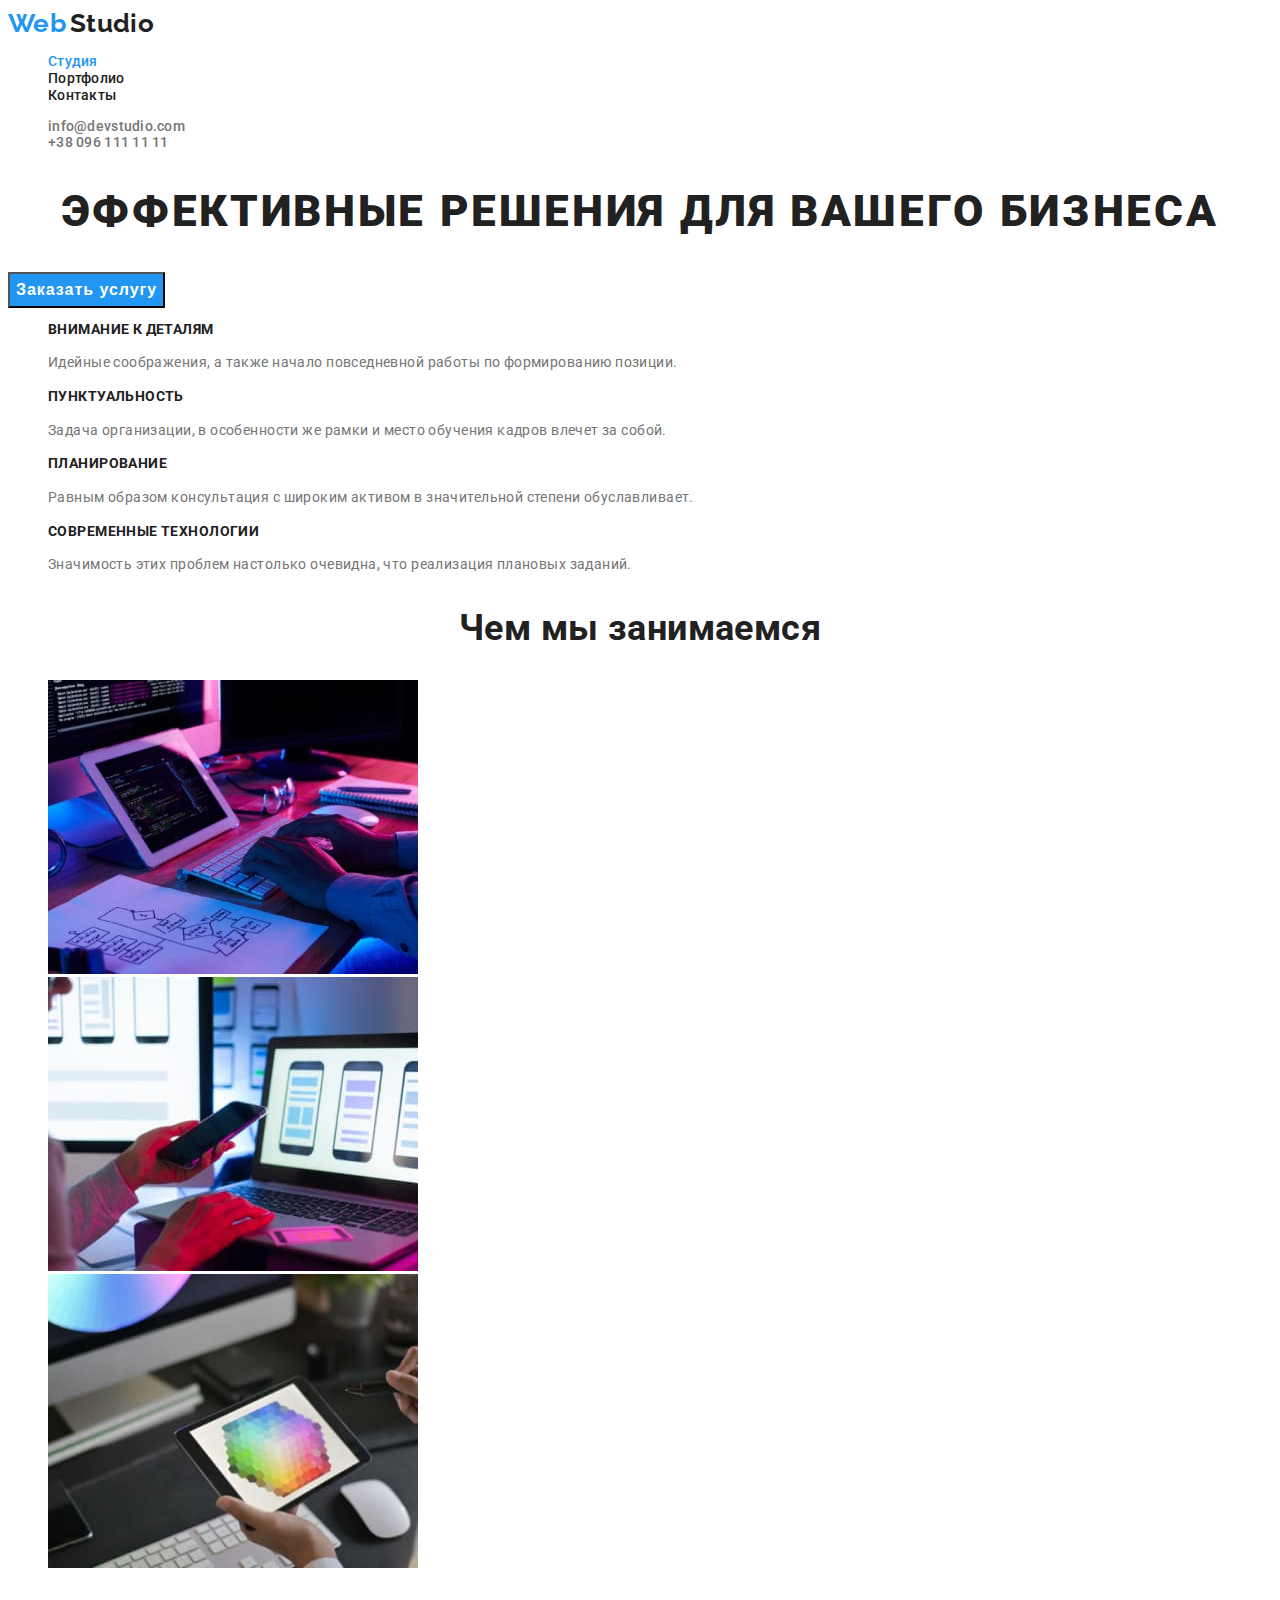
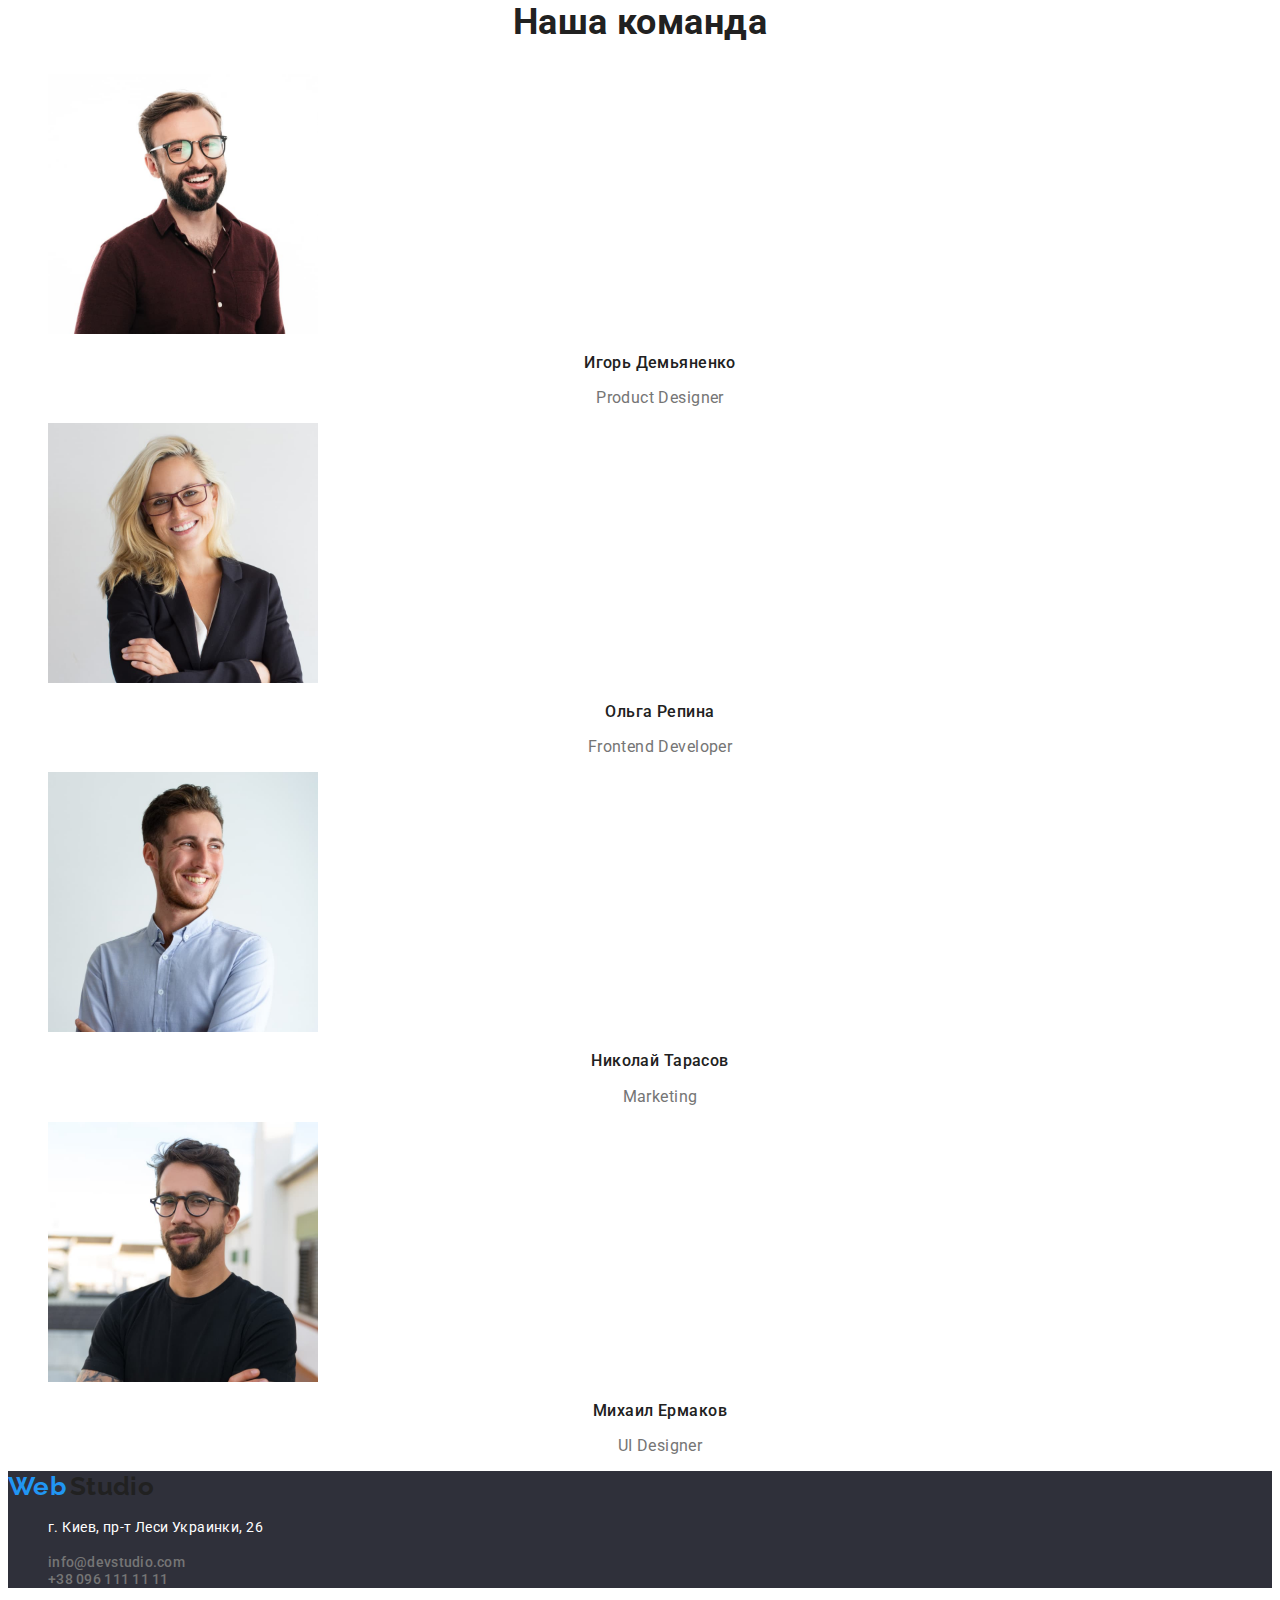
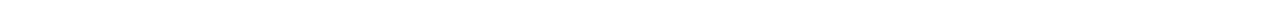
==== index.html @ 677d4072 "Залил код из репозитория goit-markup-hw-02" ====
<!DOCTYPE html>
<html lang="ru">
  <head>
    <meta charset="UTF-8" />
    <meta http-equiv="X-UA-Compatible" content="IE=edge" />
    <meta name="viewport" content="width=device-width, initial-scale=1.0" />
    <title>WebStudio</title>
    <link rel="stylesheet" href="./css/styles.css" />

    <link rel="preconnect" href="https://fonts.googleapis.com" />
    <link rel="preconnect" href="https://fonts.gstatic.com" crossorigin />
    <link
      href="https://fonts.googleapis.com/css2?family=Raleway:wght@700&display=swap"
      rel="stylesheet"
    />
    <link
      href="https://fonts.googleapis.com/css2?family=Roboto:wght@400;500;700;900&display=swap"
      rel="stylesheet"
    />
  </head>
  <body>
    <header>
      <nav>
        <a href="./index.html" class="logo">
          <span class="logo-1part">Web</span>
          <span class="logo-2part">Studio</span>
        </a>
        <ul class="site-nav list">
          <li><a href="./index.html" class="current">Студия</a></li>
          <li><a href="./portfolio.html">Портфолио</a></li>
          <li><a href="">Контакты</a></li>
        </ul>
      </nav>
      <ul class="list">
        <li>
          <a href="mailto:info@devstudio.com" target="_blank" class="contacts"
            >info@devstudio.com</a
          >
        </li>
        <li>
          <a href="tel:+380961111111" class="contacts">+38 096 111 11 11</a>
        </li>
      </ul>
    </header>

    <main>
      <section class="hero">
        <h1 class="hero-title">Эффективные решения для вашего бизнеса</h1>
        <button type="button" class="hero-button">Заказать услугу</button>
      </section>

      <section class="section">
        <!-- невидимый заголовок -->
        <h2 hidden>Наши преимущества</h2>
        <ul class="feature-list list">
          <li>
            <h3 class="title">Внимание к деталям</h3>
            <p>
              Идейные соображения, а также начало повседневной работы по
              формированию позиции.
            </p>
          </li>
          <li>
            <h3 class="title">Пунктуальность</h3>
            <p>
              Задача организации, в особенности же рамки и место обучения кадров
              влечет за собой.
            </p>
          </li>
          <li>
            <h3 class="title">Планирование</h3>
            <p>
              Равным образом консультация с широким активом в значительной
              степени обуславливает.
            </p>
          </li>
          <li>
            <h3 class="title">Современные технологии</h3>
            <p>
              Значимость этих проблем настолько очевидна, что реализация
              плановых заданий.
            </p>
          </li>
        </ul>
      </section>

      <section class="section">
        <h2 class="section-title">Чем мы занимаемся</h2>
        <ul class="list">
          <li>
            <img
              src="./images/what_doing_01.jpg"
              alt="Набор кода на клавиатуре"
              width="370"
            />
          </li>
          <li>
            <img
              src="./images/what_doing_02.jpg"
              alt="Разработка для мобильного"
              width="370"
            />
          </li>
          <li>
            <img
              src="./images/what_doing_03.jpg"
              alt="Работа с цветом на планшете"
              width="370"
            />
          </li>
        </ul>
      </section>

      <section class="section">
        <h2 class="section-title">Наша команда</h2>
        <ul class="list">
          <li>
            <img
              src="./images/igor_demyanenko.jpg"
              alt="фото Игорь Демьяненко"
              width="270"
            />
            <h3 class="title-name">Игорь Демьяненко</h3>
            <p class="title-position">Product Designer</p>
          </li>
          <li>
            <img
              src="./images/olga_repina.jpg"
              alt="фото Ольга Репина"
              width="270"
            />
            <h3 class="title-name">Ольга Репина</h3>
            <p class="title-position">Frontend Developer</p>
          </li>
          <li>
            <img
              src="./images/nikolaj_tarasov.jpg"
              alt="фото Николай Тарасов"
              width="270"
            />
            <h3 class="title-name">Николай Тарасов</h3>
            <p class="title-position">Marketing</p>
          </li>
          <li>
            <img
              src="./images/mihail_ermakov.jpg"
              alt="фото Михаил Ермаков"
              width="270"
            />
            <h3 class="title-name">Михаил Ермаков</h3>
            <p class="title-position">UI Designer</p>
          </li>
        </ul>
      </section>
    </main>

    <footer class="footer">
      <a href="./index.html" class="logo">
        <span class="logo-1part">Web</span>
        <span class="logo-2part">Studio</span>
      </a>
      <address>
        <ul class="list">
          <li>
            <p class="geo-address">г. Киев, пр-т Леси Украинки, 26</p>
          </li>
          <li>
            <a href="mailto:info@devstudio.com" target="_blank" class="contacts"
              >info@devstudio.com</a
            >
          </li>
          <li>
            <a href="tel:+380961111111" class="contacts">+38 096 111 11 11</a>
          </li>
        </ul>
      </address>
    </footer>
  </body>
</html>
---- css/styles.css ----
/* цвет заголовка #212121 */
/* цвет большего количества текста #757575 */
/* акцентный цвет (синий) #2196F3 */
/* цвет фона #FFFFFF */
/* 2й цвет фона #F5F4FA */
/* цвет футера и фон заголовка #2F303A */

:root {
    --title-text-color: #212121;
    --primary-text-color: #757575;
    --white-text: #FFFFFF;
    --ascent-color: #2196F3;
    --background-color: #FFFFFF;
    --footer-hero-color: #2F303A;
}

body {
    font-family: 'Roboto', sans-serif;
    background-color: var(--background-color);
    color: var(--title-text-color);
    font-size: 14px;
    letter-spacing: 0.03em;
}

/* Удаление точек у спсиков */
.list {
    list-style: none;
}


/* Логотип */

/* Общие настройки лого */
.logo {
    text-decoration: none;
}

/* 1й фрагмент лого (по цвету) */
.logo-1part {
    color: var(--ascent-color);

    font-family: 'Raleway', sans-serif;
    font-style: normal;
    font-weight: 700;
    font-size: 26px;
    line-height: 1.2;
}

/* 2й фрагмент лого (по цвету) */
.logo-2part {
    color: var(--title-text-color);

    font-family: 'Raleway', sans-serif;
    font-style: normal;
    font-weight: 700;
    font-size: 26px;
    line-height: 1.2;
}


/* список меню */

/* Навигация по сайту */
.site-nav a {
    color: var(--title-text-color);

    font-style: normal;
    font-weight: 500;
    font-size: 14px;
    line-height: 1.2;
    letter-spacing: 0.02em;

    text-decoration: none;
}

/* Навигация по сайту - при наведении */
.site-nav a:hover,
.site-nav a:focus {
    color: var(--ascent-color);

    font-style: normal;
    font-weight: 500;
    font-size: 14px;
    line-height: 1.2;
    letter-spacing: 0.02em;

    text-decoration: none;
}

/* Подсветка активного меню */
.site-nav .current {
    color: var(--ascent-color);
}


/* контакты */

/* Почта, телефон */
.contacts {
    color: var(--primary-text-color);

    font-style: normal;
    font-weight: 500;
    font-size: 14px;
    line-height: 1.2;
    letter-spacing: 0.02em;

    text-decoration: none;
}

/* Почта, телефон - при наведении */
.contacts:hover,
.contacts:focus {
    color: var(--ascent-color);

    font-style: normal;
    font-weight: 500;
    font-size: 14px;
    line-height: 1.2;
    letter-spacing: 0.02em;

    text-decoration: none;
}


/* герой */

/* Герой-заголовок */
.hero-title {
    font-weight: 900;
    font-size: 44px;
    line-height: 1.4;
    text-align: center;
    letter-spacing: 0.06em;
    text-transform: uppercase;
}


/* Кнопка-герой */
.hero-button {
    color: var(--white-text);
    background-color: var(--ascent-color);

    font-weight: 700;
    font-size: 16px;
    line-height: 1.9;
    display: flex;
    align-items: center;
    text-align: center;
    letter-spacing: 0.06em;
}


/* Все секции */
.section {
    color: var(--primary-text-color);
}

/* Заголовок секции */
.section-title {
    color: var(--title-text-color);

    font-weight: 700;
    font-size: 36px;
    line-height: 1.2;
    text-align: center;
}

/* Список преимуществ */
.feature-list .title {
    color: var(--title-text-color);

    font-weight: 700;
    font-size: 14px;
    line-height: 1.1;
    text-transform: uppercase;
}

/* Описание преимуществ, каждого типа */
.feature-list p {
    font-size: 14px;
    line-height: 1.7;
}


/* имена сотрудников */
.title-name {
    color: var(--title-text-color);

    font-weight: 500;
    font-size: 16px;
    line-height: 1.2;
    text-align: center;
}

/* должность сотрудника */
.title-position {
    font-size: 16px;
    line-height: 1.2;
    text-align: center;
}

.footer {
    background-color: var(--footer-hero-color);
}

/* Физический адрес компании */
.geo-address {
    color: var(--white-text);

    font-style: normal;
    font-size: 14px;
    line-height: 1.7;
}


/* Страница портфолио */

/* Кнопки фильтра */
.filter-button {
    color: var(--title-text-color);
    background-color: var(--background-color);

    font-weight: 500;
    font-size: 16px;
    line-height: 1.62;
    text-align: center;
}

.filter-button:hover,
.filter-button:focus {
    color: var(--white-text);
    background-color: var(--ascent-color);

    font-weight: 500;
    font-size: 16px;
    line-height: 1.62;
    text-align: center;
}


/* Список проектов */

/* Заголовок проекта */
.projects-list .title {
    color: var(--title-text-color);

    font-weight: 700;
    font-size: 18px;
    line-height: 2.0;
    letter-spacing: 0.06em;
}

/* Тип проекта */
.projects-list p {
    color: var(--primary-text-color);

    font-size: 16px;
    line-height: 1.9;
}
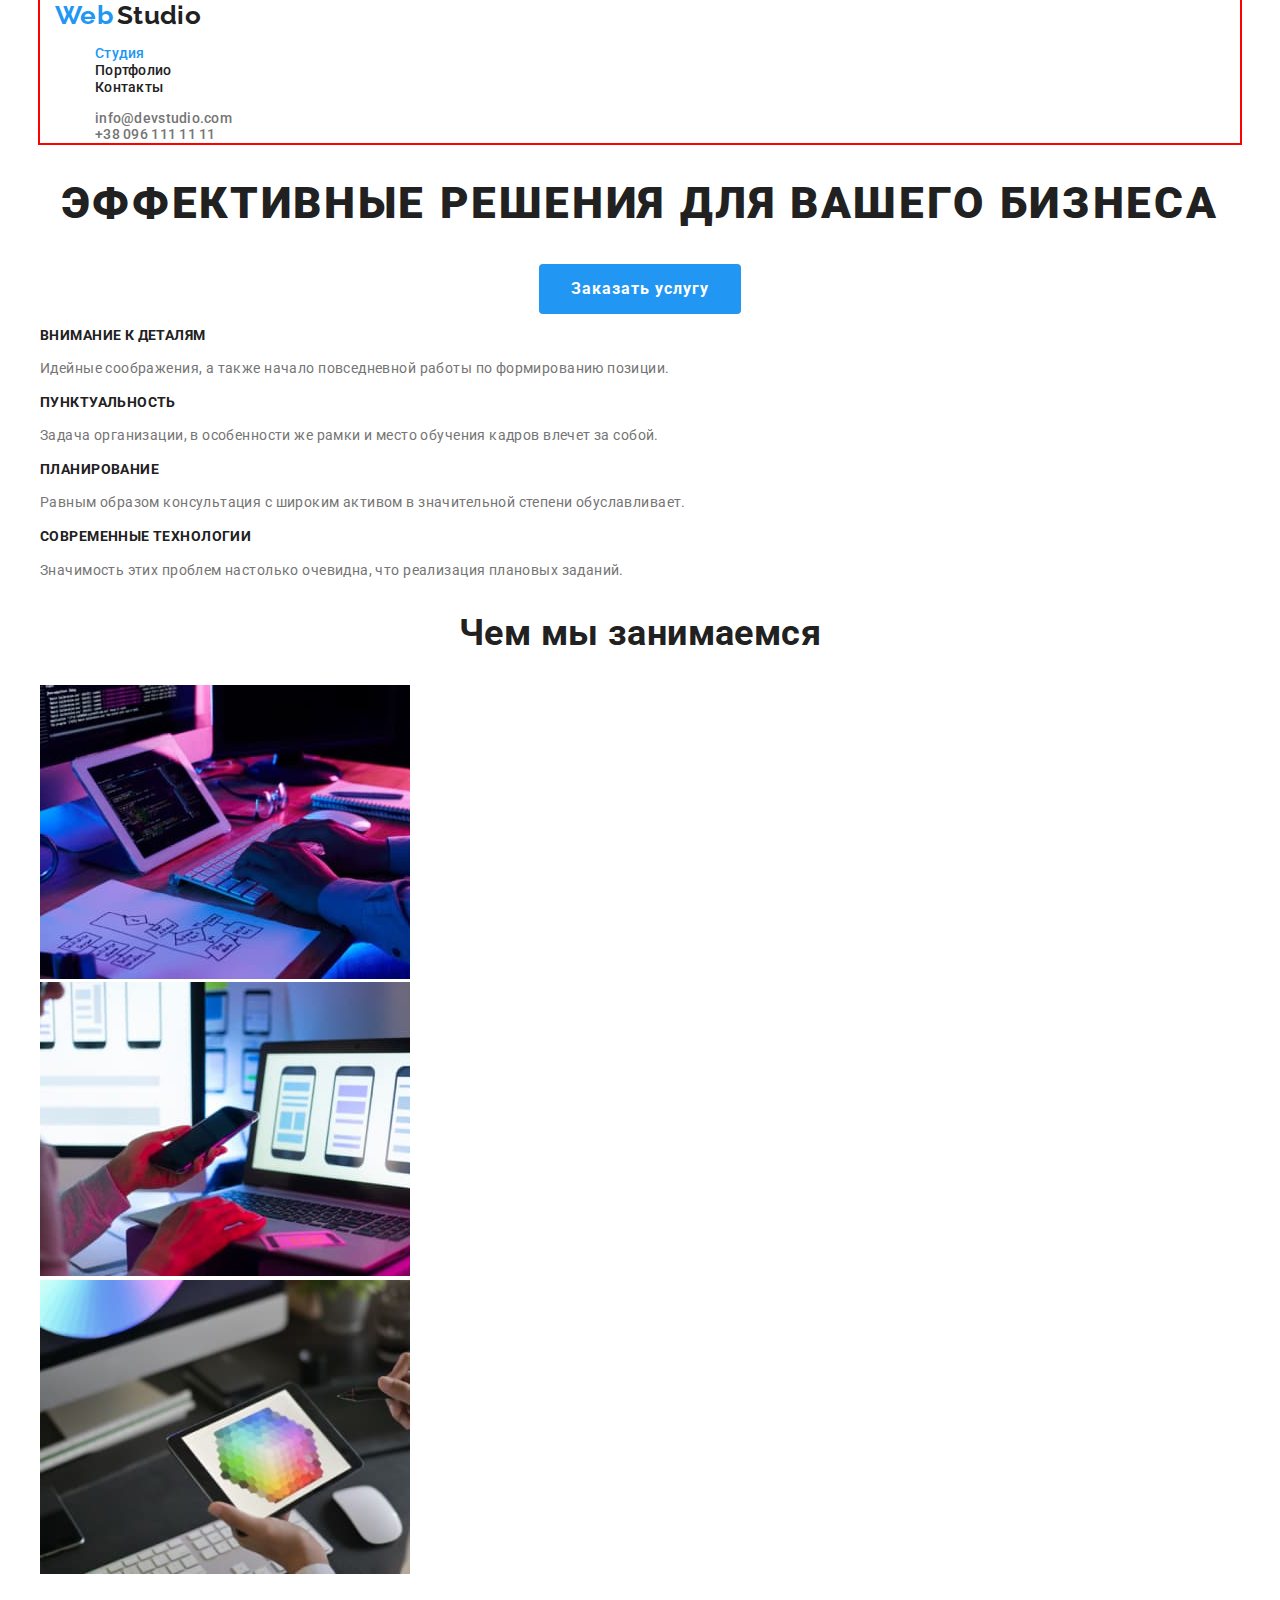
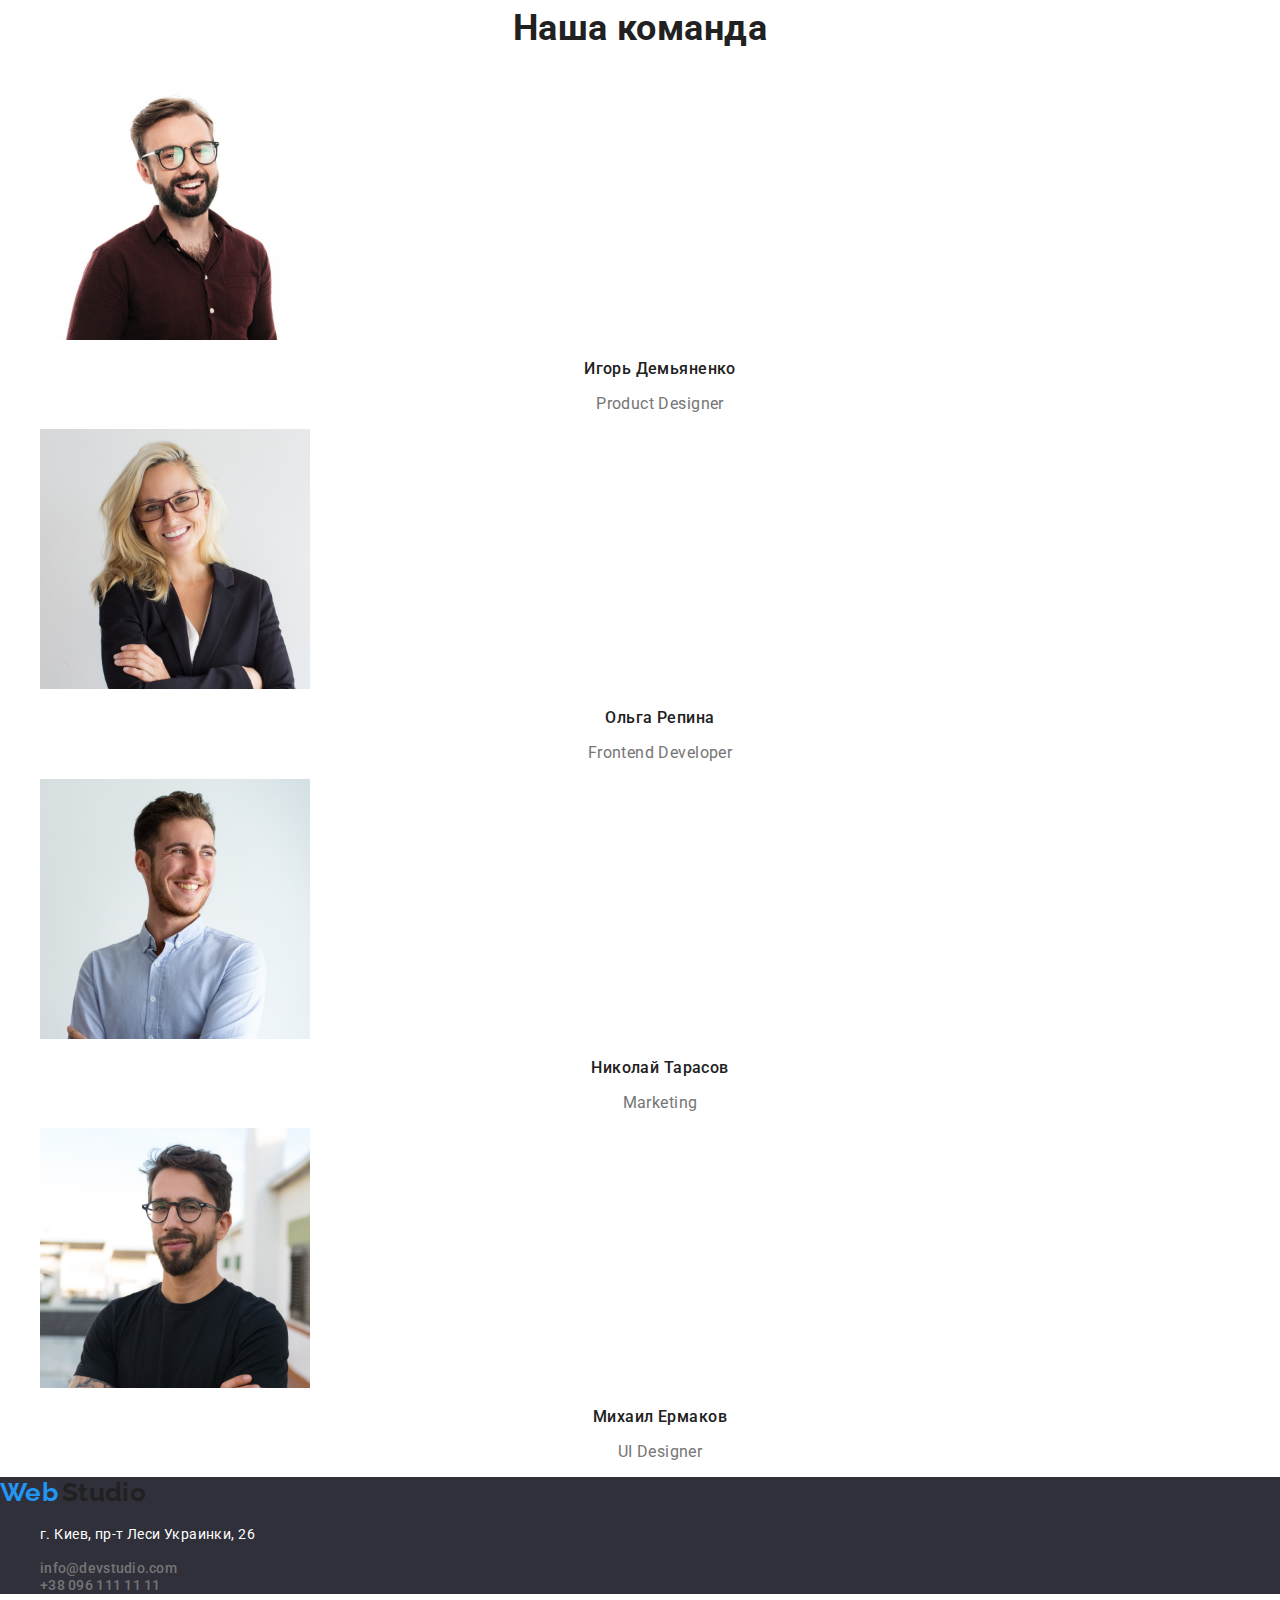
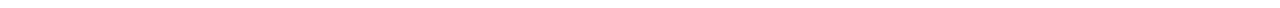
==== commit 0ca67c38: "Добавил обнуление css, и начал делать стили для герой-кнопки" ====
--- a/index.html
+++ b/index.html
@@ -5,8 +5,6 @@
     <meta http-equiv="X-UA-Compatible" content="IE=edge" />
     <meta name="viewport" content="width=device-width, initial-scale=1.0" />
     <title>WebStudio</title>
-    <link rel="stylesheet" href="./css/styles.css" />
-
     <link rel="preconnect" href="https://fonts.googleapis.com" />
     <link rel="preconnect" href="https://fonts.gstatic.com" crossorigin />
     <link
@@ -17,30 +15,38 @@
       href="https://fonts.googleapis.com/css2?family=Roboto:wght@400;500;700;900&display=swap"
       rel="stylesheet"
     />
+    <!-- Нормализация стилей css -->
+    <link
+      rel="stylesheet"
+      href="https://cdnjs.cloudflare.com/ajax/libs/modern-normalize/1.1.0/modern-normalize.min.css"
+    />
+    <link rel="stylesheet" href="./css/styles.css" />
   </head>
   <body>
     <header>
-      <nav>
-        <a href="./index.html" class="logo">
-          <span class="logo-1part">Web</span>
-          <span class="logo-2part">Studio</span>
-        </a>
-        <ul class="site-nav list">
-          <li><a href="./index.html" class="current">Студия</a></li>
-          <li><a href="./portfolio.html">Портфолио</a></li>
-          <li><a href="">Контакты</a></li>
+      <div class="container">
+        <nav>
+          <a href="./index.html" class="logo">
+            <span class="logo-1part">Web</span>
+            <span class="logo-2part">Studio</span>
+          </a>
+          <ul class="site-nav list">
+            <li><a href="./index.html" class="current">Студия</a></li>
+            <li><a href="./portfolio.html">Портфолио</a></li>
+            <li><a href="">Контакты</a></li>
+          </ul>
+        </nav>
+        <ul class="list">
+          <li>
+            <a href="mailto:info@devstudio.com" target="_blank" class="contacts"
+              >info@devstudio.com</a
+            >
+          </li>
+          <li>
+            <a href="tel:+380961111111" class="contacts">+38 096 111 11 11</a>
+          </li>
         </ul>
-      </nav>
-      <ul class="list">
-        <li>
-          <a href="mailto:info@devstudio.com" target="_blank" class="contacts"
-            >info@devstudio.com</a
-          >
-        </li>
-        <li>
-          <a href="tel:+380961111111" class="contacts">+38 096 111 11 11</a>
-        </li>
-      </ul>
+      </div>
     </header>
 
     <main>
--- a/css/styles.css
+++ b/css/styles.css
@@ -28,6 +28,16 @@
 }
 
 
+.container {
+    width: 1200px;
+    margin-left: auto;
+    margin-right: auto;
+    padding-left: 15px;
+    padding-right: 15px;
+    
+    outline: 2px solid red; 
+}
+
 /* Логотип */
 
 /* Общие настройки лого */
@@ -138,6 +148,15 @@
 
 /* Кнопка-герой */
 .hero-button {
+    border: none;
+    min-width: 200px;
+    height: 50px;
+    border-radius: 4px;
+    padding: 14px 32px;
+
+    margin-left: auto;
+    margin-right: auto;
+
     color: var(--white-text);
     background-color: var(--ascent-color);
 
@@ -148,6 +167,11 @@
     align-items: center;
     text-align: center;
     letter-spacing: 0.06em;
+}
+
+.hero-button:hover,
+.hero-button:focus {
+    background: #188CE8;
 }
 
 
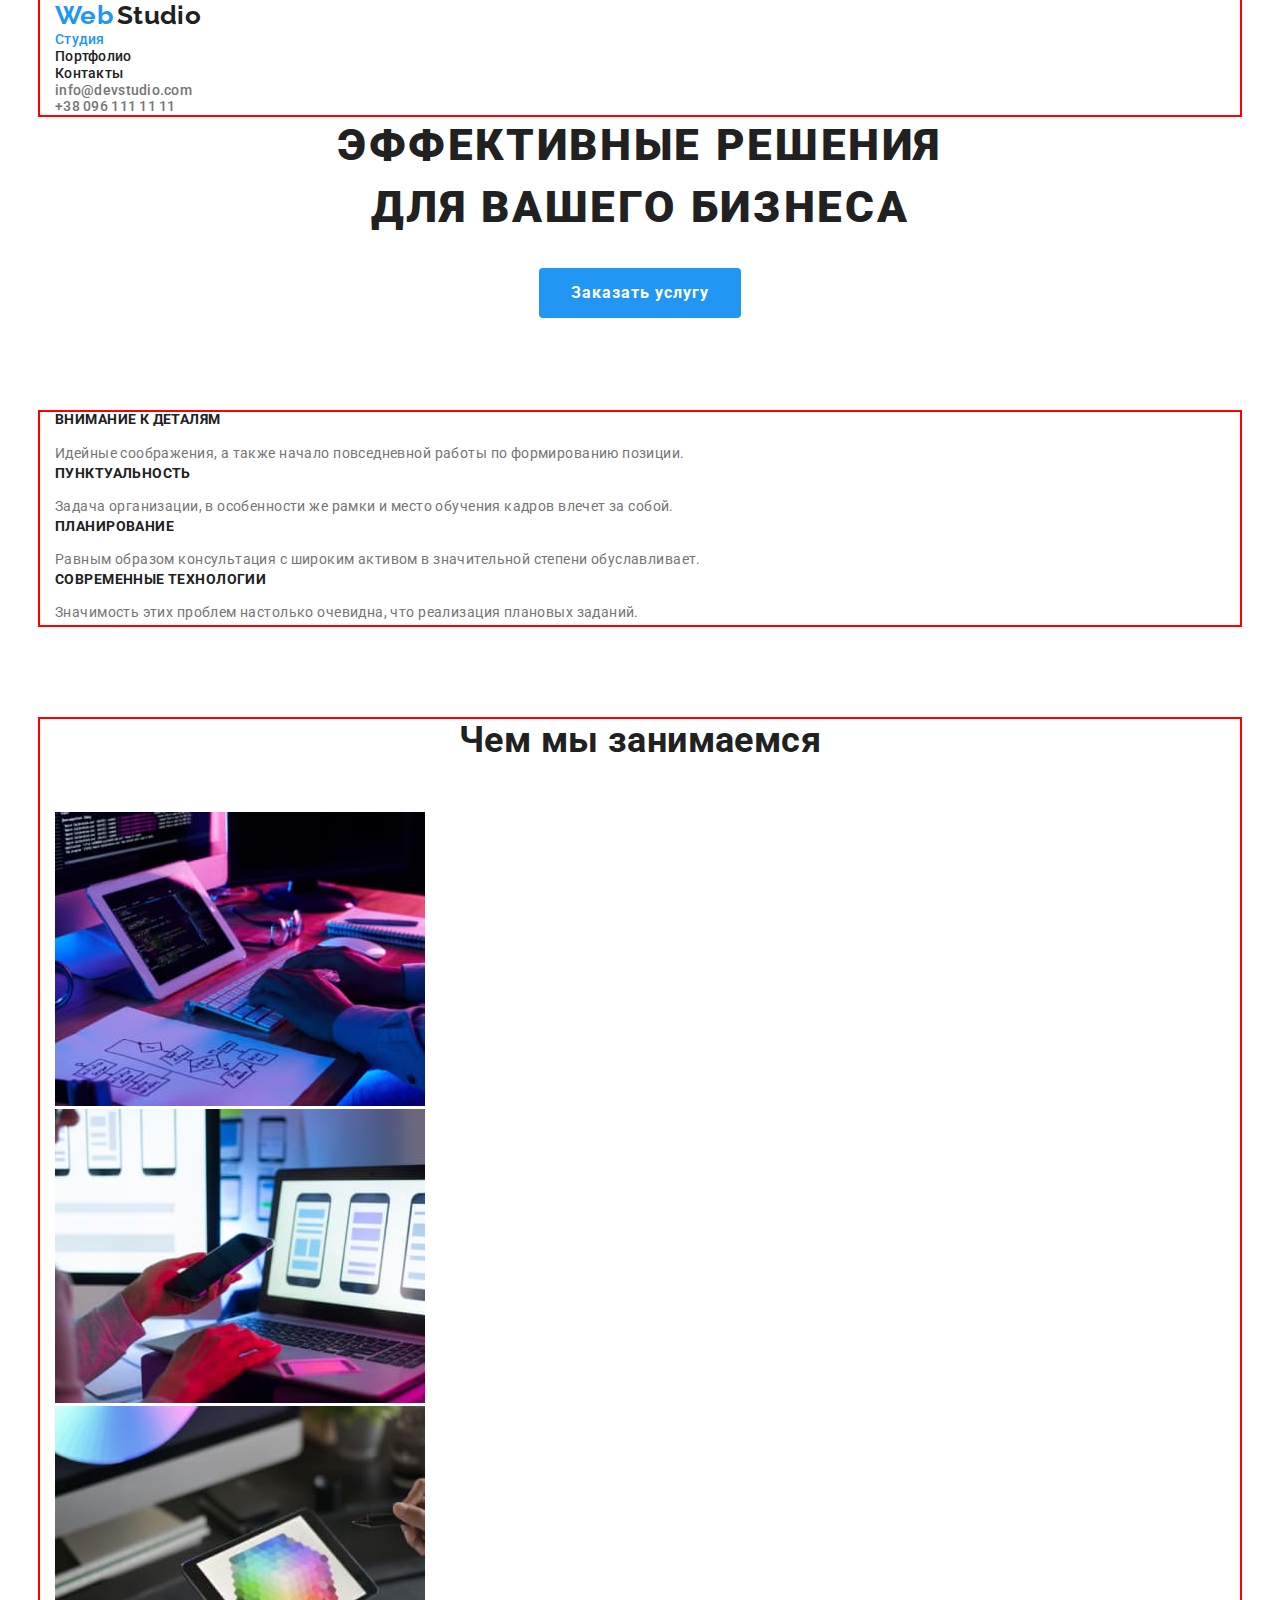
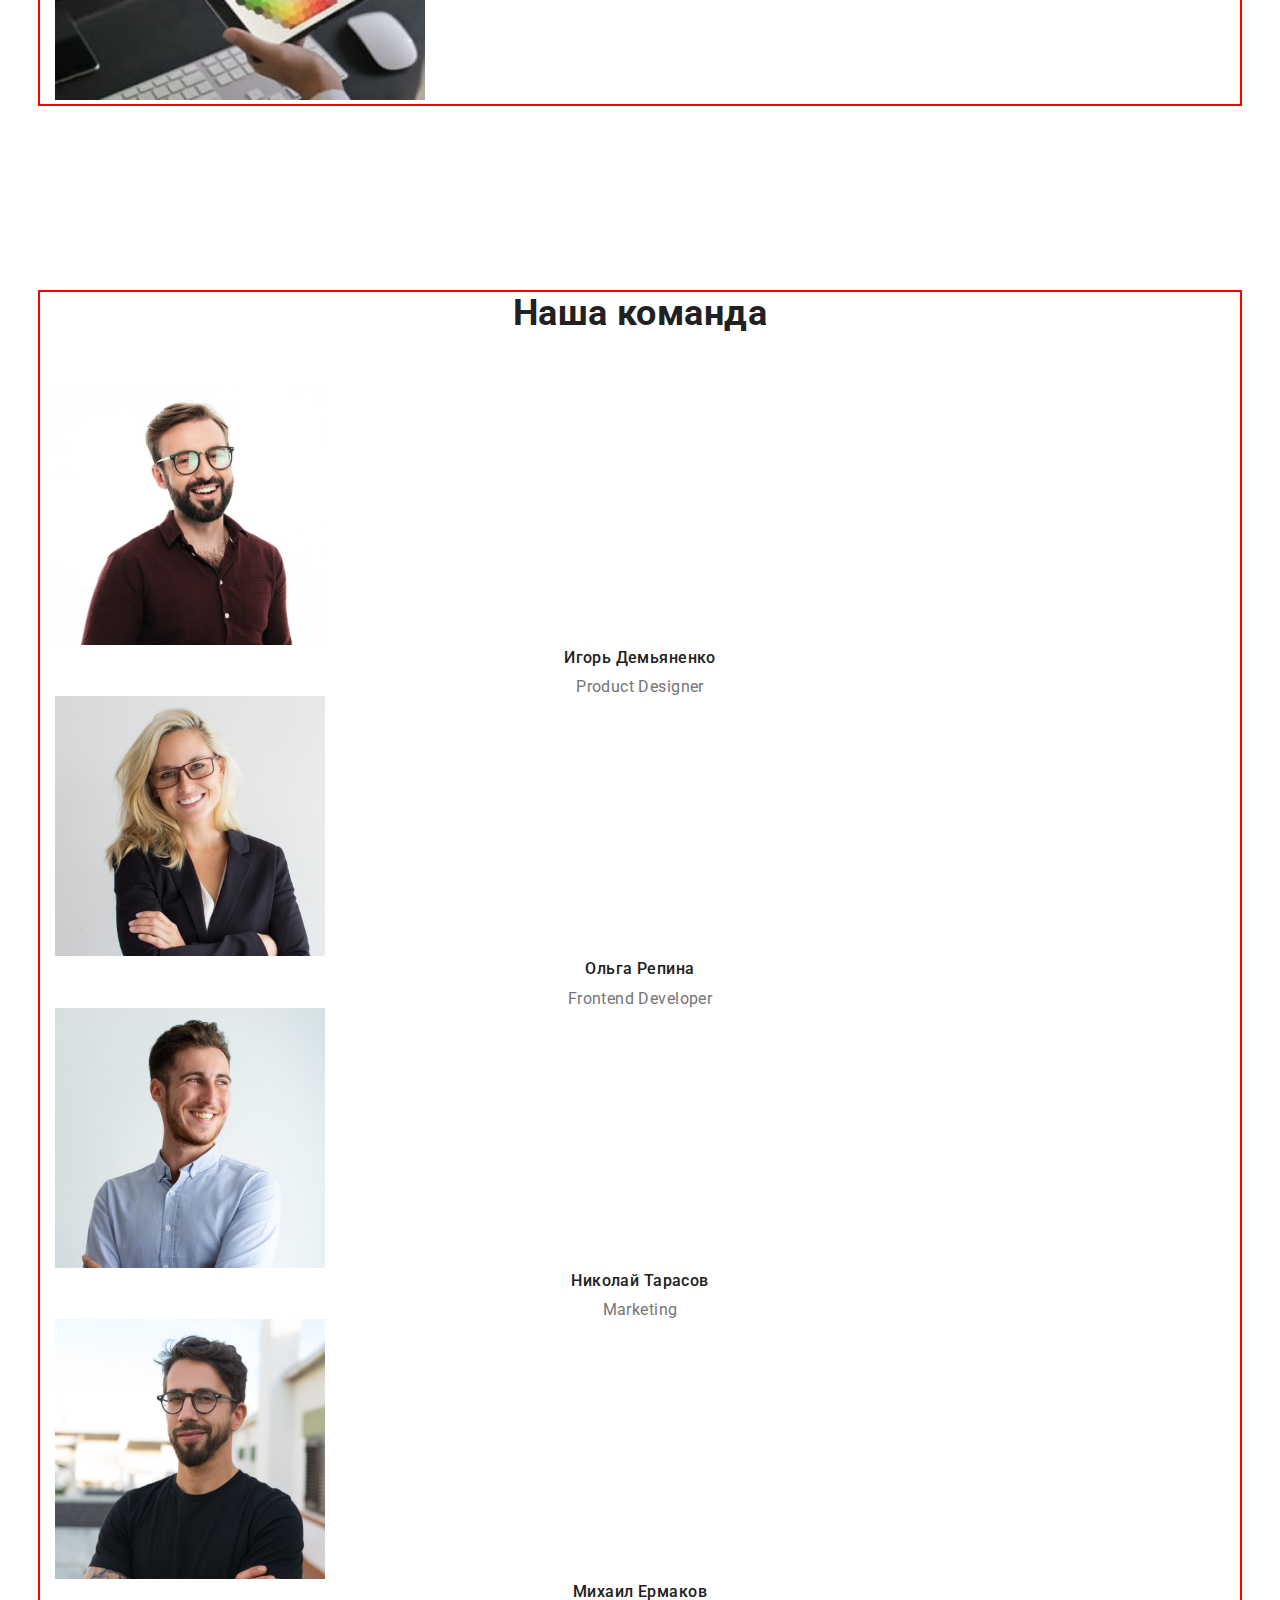
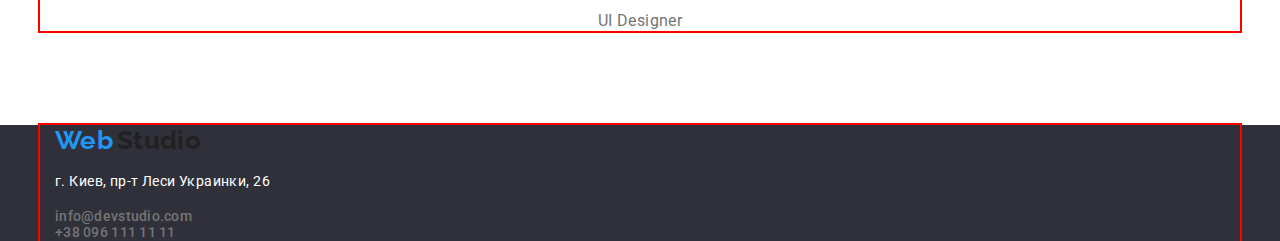
==== commit 4c315fb2: "Паддинги и марджины и временная рамка-контейнер" ====
--- a/index.html
+++ b/index.html
@@ -56,130 +56,141 @@
       </section>
 
       <section class="section">
-        <!-- невидимый заголовок -->
-        <h2 hidden>Наши преимущества</h2>
-        <ul class="feature-list list">
-          <li>
-            <h3 class="title">Внимание к деталям</h3>
-            <p>
-              Идейные соображения, а также начало повседневной работы по
-              формированию позиции.
-            </p>
-          </li>
-          <li>
-            <h3 class="title">Пунктуальность</h3>
-            <p>
-              Задача организации, в особенности же рамки и место обучения кадров
-              влечет за собой.
-            </p>
-          </li>
-          <li>
-            <h3 class="title">Планирование</h3>
-            <p>
-              Равным образом консультация с широким активом в значительной
-              степени обуславливает.
-            </p>
-          </li>
-          <li>
-            <h3 class="title">Современные технологии</h3>
-            <p>
-              Значимость этих проблем настолько очевидна, что реализация
-              плановых заданий.
-            </p>
-          </li>
-        </ul>
+        <div class="container">
+          <!-- невидимый заголовок -->
+          <h2 hidden>Наши преимущества</h2>
+          <ul class="feature-list list">
+            <li>
+              <h3 class="title">Внимание к деталям</h3>
+              <p>
+                Идейные соображения, а также начало повседневной работы по
+                формированию позиции.
+              </p>
+            </li>
+            <li>
+              <h3 class="title">Пунктуальность</h3>
+              <p>
+                Задача организации, в особенности же рамки и место обучения
+                кадров влечет за собой.
+              </p>
+            </li>
+            <li>
+              <h3 class="title">Планирование</h3>
+              <p>
+                Равным образом консультация с широким активом в значительной
+                степени обуславливает.
+              </p>
+            </li>
+            <li>
+              <h3 class="title">Современные технологии</h3>
+              <p>
+                Значимость этих проблем настолько очевидна, что реализация
+                плановых заданий.
+              </p>
+            </li>
+          </ul>
+        </div>
+      </section>
+
+      <section class="section no-padding-top">
+        <div class="container">
+          <h2 class="section-title">Чем мы занимаемся</h2>
+          <ul class="list">
+            <li>
+              <img
+                src="./images/what_doing_01.jpg"
+                alt="Набор кода на клавиатуре"
+                width="370"
+              />
+            </li>
+            <li>
+              <img
+                src="./images/what_doing_02.jpg"
+                alt="Разработка для мобильного"
+                width="370"
+              />
+            </li>
+            <li>
+              <img
+                src="./images/what_doing_03.jpg"
+                alt="Работа с цветом на планшете"
+                width="370"
+              />
+            </li>
+          </ul>
+        </div>
       </section>
 
       <section class="section">
-        <h2 class="section-title">Чем мы занимаемся</h2>
-        <ul class="list">
-          <li>
-            <img
-              src="./images/what_doing_01.jpg"
-              alt="Набор кода на клавиатуре"
-              width="370"
-            />
-          </li>
-          <li>
-            <img
-              src="./images/what_doing_02.jpg"
-              alt="Разработка для мобильного"
-              width="370"
-            />
-          </li>
-          <li>
-            <img
-              src="./images/what_doing_03.jpg"
-              alt="Работа с цветом на планшете"
-              width="370"
-            />
-          </li>
-        </ul>
-      </section>
-
-      <section class="section">
-        <h2 class="section-title">Наша команда</h2>
-        <ul class="list">
-          <li>
-            <img
-              src="./images/igor_demyanenko.jpg"
-              alt="фото Игорь Демьяненко"
-              width="270"
-            />
-            <h3 class="title-name">Игорь Демьяненко</h3>
-            <p class="title-position">Product Designer</p>
-          </li>
-          <li>
-            <img
-              src="./images/olga_repina.jpg"
-              alt="фото Ольга Репина"
-              width="270"
-            />
-            <h3 class="title-name">Ольга Репина</h3>
-            <p class="title-position">Frontend Developer</p>
-          </li>
-          <li>
-            <img
-              src="./images/nikolaj_tarasov.jpg"
-              alt="фото Николай Тарасов"
-              width="270"
-            />
-            <h3 class="title-name">Николай Тарасов</h3>
-            <p class="title-position">Marketing</p>
-          </li>
-          <li>
-            <img
-              src="./images/mihail_ermakov.jpg"
-              alt="фото Михаил Ермаков"
-              width="270"
-            />
-            <h3 class="title-name">Михаил Ермаков</h3>
-            <p class="title-position">UI Designer</p>
-          </li>
-        </ul>
+        <div class="container">
+          <h2 class="section-title">Наша команда</h2>
+          <ul class="list">
+            <li>
+              <img
+                src="./images/igor_demyanenko.jpg"
+                alt="фото Игорь Демьяненко"
+                width="270"
+              />
+              <h3 class="title-name">Игорь Демьяненко</h3>
+              <p class="title-position">Product Designer</p>
+            </li>
+            <li>
+              <img
+                src="./images/olga_repina.jpg"
+                alt="фото Ольга Репина"
+                width="270"
+              />
+              <h3 class="title-name">Ольга Репина</h3>
+              <p class="title-position">Frontend Developer</p>
+            </li>
+            <li>
+              <img
+                src="./images/nikolaj_tarasov.jpg"
+                alt="фото Николай Тарасов"
+                width="270"
+              />
+              <h3 class="title-name">Николай Тарасов</h3>
+              <p class="title-position">Marketing</p>
+            </li>
+            <li>
+              <img
+                src="./images/mihail_ermakov.jpg"
+                alt="фото Михаил Ермаков"
+                width="270"
+              />
+              <h3 class="title-name">Михаил Ермаков</h3>
+              <p class="title-position">UI Designer</p>
+            </li>
+          </ul>
+        </div>
       </section>
     </main>
 
     <footer class="footer">
-      <a href="./index.html" class="logo">
-        <span class="logo-1part">Web</span>
-        <span class="logo-2part">Studio</span>
-      </a>
-      <address>
-        <ul class="list">
-          <li>
-            <p class="geo-address">г. Киев, пр-т Леси Украинки, 26</p>
-          </li>
-          <li>
-            <a href="mailto:info@devstudio.com" target="_blank" class="contacts"
-              >info@devstudio.com</a
-            >
-          </li>
-          <li>
-            <a href="tel:+380961111111" class="contacts">+38 096 111 11 11</a>
-          </li>
-        </ul>
-      </address>
+      <div class="container">
+        <a href="./index.html" class="logo">
+          <span class="logo-1part">Web</span>
+          <span class="logo-2part">Studio</span>
+        </a>
+        <address>
+          <ul class="list">
+            <li>
+              <p class="geo-address">г. Киев, пр-т Леси Украинки, 26</p>
+            </li>
+            <li>
+              <a
+                href="mailto:info@devstudio.com"
+                target="_blank"
+                class="contacts"
+                >info@devstudio.com</a
+              >
+            </li>
+            <li>
+              <a href="tel:+380961111111" class="contacts">+38 096 111 11 11</a>
+            </li>
+          </ul>
+        </address>
+      </div>
     </footer>
   </body>
 </html>
--- a/css/styles.css
+++ b/css/styles.css
@@ -24,6 +24,9 @@
 
 /* Удаление точек у спсиков */
 .list {
+    padding: 0;
+    margin: 0;
+
     list-style: none;
 }
 
@@ -34,8 +37,8 @@
     margin-right: auto;
     padding-left: 15px;
     padding-right: 15px;
-    
-    outline: 2px solid red; 
+
+    outline: 2px solid red;
 }
 
 /* Логотип */
@@ -137,6 +140,12 @@
 
 /* Герой-заголовок */
 .hero-title {
+    margin-top: 0;
+    margin-right: auto;
+    margin-bottom: 30px;
+    margin-left: auto;
+    width: 696px;
+
     font-weight: 900;
     font-size: 44px;
     line-height: 1.4;
@@ -177,11 +186,21 @@
 
 /* Все секции */
 .section {
+    padding-top: 94px;
+    padding-bottom: 94px;
+
     color: var(--primary-text-color);
+}
+
+.section.no-padding-top {
+    padding-top: 0;
 }
 
 /* Заголовок секции */
 .section-title {
+    margin-top: 0;
+    margin-bottom: 50px;
+
     color: var(--title-text-color);
 
     font-weight: 700;
@@ -192,6 +211,9 @@
 
 /* Список преимуществ */
 .feature-list .title {
+    margin-top: 0;
+    margin-bottom: 10px;
+
     color: var(--title-text-color);
 
     font-weight: 700;
@@ -202,6 +224,8 @@
 
 /* Описание преимуществ, каждого типа */
 .feature-list p {
+    margin-bottom: 0;
+
     font-size: 14px;
     line-height: 1.7;
 }
@@ -209,6 +233,9 @@
 
 /* имена сотрудников */
 .title-name {
+    margin-top: 0;
+    margin-bottom: 10px;
+
     color: var(--title-text-color);
 
     font-weight: 500;
@@ -219,6 +246,9 @@
 
 /* должность сотрудника */
 .title-position {
+    margin-top: 0;
+    margin-bottom: 0;
+
     font-size: 16px;
     line-height: 1.2;
     text-align: center;
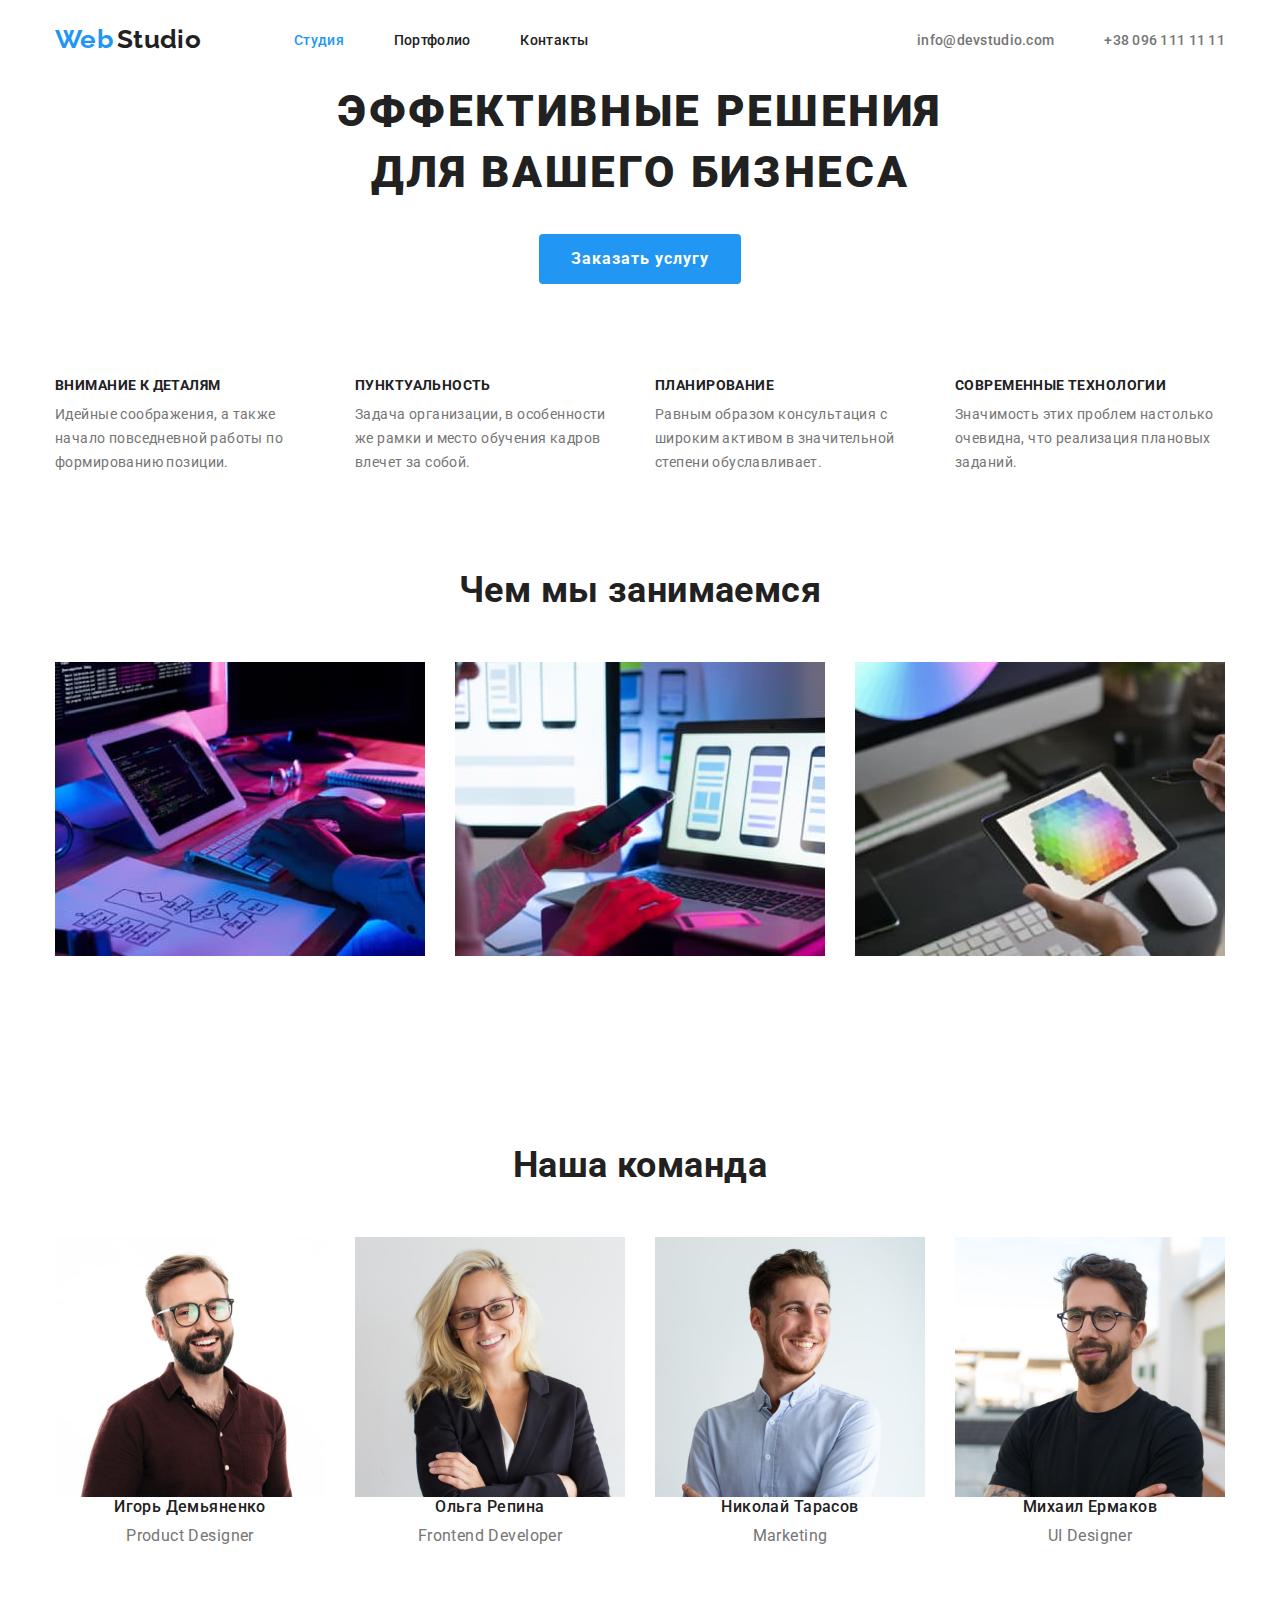
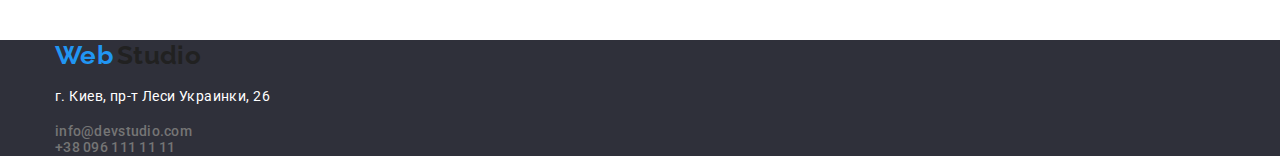
==== commit 0feb610e: "добавил флексы на всей странице" ====
--- a/index.html
+++ b/index.html
@@ -24,25 +24,36 @@
   </head>
   <body>
     <header>
-      <div class="container">
-        <nav>
-          <a href="./index.html" class="logo">
-            <span class="logo-1part">Web</span>
-            <span class="logo-2part">Studio</span>
-          </a>
+      <div class="container main-container">
+
+        <nav class="main-container-nav">
+
+          <div class="all-logo">
+            <a href="./index.html" class="logo">
+              <span class="logo-1part">Web</span>
+              <span class="logo-2part">Studio</span>
+            </a>
+          </div>
+
           <ul class="site-nav list">
-            <li><a href="./index.html" class="current">Студия</a></li>
-            <li><a href="./portfolio.html">Портфолио</a></li>
-            <li><a href="">Контакты</a></li>
-          </ul>
+            <li class="item">
+              <a href="./index.html" class="link current">Студия</a>
+            </li>
+            <li class="item">
+              <a href="./portfolio.html" class="link">Портфолио</a>
+            </li>
+            <li class="item"><a href="" class="link">Контакты</a></li>
+          </ul>
+
         </nav>
-        <ul class="list">
-          <li>
+
+        <ul class="list contacts-header">
+          <li class="item">
             <a href="mailto:info@devstudio.com" target="_blank" class="contacts"
               >info@devstudio.com</a
             >
           </li>
-          <li>
+          <li class="item">
             <a href="tel:+380961111111" class="contacts">+38 096 111 11 11</a>
           </li>
         </ul>
@@ -62,28 +73,28 @@
           <ul class="feature-list list">
             <li>
               <h3 class="title">Внимание к деталям</h3>
-              <p>
+              <p class="paragraph">
                 Идейные соображения, а также начало повседневной работы по
                 формированию позиции.
               </p>
             </li>
             <li>
               <h3 class="title">Пунктуальность</h3>
-              <p>
+              <p class="paragraph">
                 Задача организации, в особенности же рамки и место обучения
                 кадров влечет за собой.
               </p>
             </li>
             <li>
               <h3 class="title">Планирование</h3>
-              <p>
+              <p class="paragraph">
                 Равным образом консультация с широким активом в значительной
                 степени обуславливает.
               </p>
             </li>
             <li>
               <h3 class="title">Современные технологии</h3>
-              <p>
+              <p class="paragraph">
                 Значимость этих проблем настолько очевидна, что реализация
                 плановых заданий.
               </p>
@@ -95,9 +106,10 @@
       <section class="section no-padding-top">
         <div class="container">
           <h2 class="section-title">Чем мы занимаемся</h2>
-          <ul class="list">
-            <li>
-              <img
+          <ul class="img-list list">
+            <li>
+              <img
+                class="img"
                 src="./images/what_doing_01.jpg"
                 alt="Набор кода на клавиатуре"
                 width="370"
@@ -105,6 +117,7 @@
             </li>
             <li>
               <img
+                class="img"
                 src="./images/what_doing_02.jpg"
                 alt="Разработка для мобильного"
                 width="370"
@@ -112,6 +125,7 @@
             </li>
             <li>
               <img
+                class="img"
                 src="./images/what_doing_03.jpg"
                 alt="Работа с цветом на планшете"
                 width="370"
@@ -124,9 +138,10 @@
       <section class="section">
         <div class="container">
           <h2 class="section-title">Наша команда</h2>
-          <ul class="list">
-            <li>
-              <img
+          <ul class="team-list list">
+            <li>
+              <img
+                class="img"
                 src="./images/igor_demyanenko.jpg"
                 alt="фото Игорь Демьяненко"
                 width="270"
@@ -136,6 +151,7 @@
             </li>
             <li>
               <img
+                class="img"
                 src="./images/olga_repina.jpg"
                 alt="фото Ольга Репина"
                 width="270"
@@ -145,6 +161,7 @@
             </li>
             <li>
               <img
+                class="img"
                 src="./images/nikolaj_tarasov.jpg"
                 alt="фото Николай Тарасов"
                 width="270"
@@ -154,6 +171,7 @@
             </li>
             <li>
               <img
+                class="img"
                 src="./images/mihail_ermakov.jpg"
                 alt="фото Михаил Ермаков"
                 width="270"
--- a/css/styles.css
+++ b/css/styles.css
@@ -38,7 +38,7 @@
     padding-left: 15px;
     padding-right: 15px;
 
-    outline: 2px solid red;
+    /* outline: 2px solid red; */
 }
 
 /* Логотип */
@@ -70,11 +70,19 @@
     line-height: 1.2;
 }
 
+/* Навигация по сайту */
+/* Навигация по сайту - при наведении */
 
 /* список меню */
-
-/* Навигация по сайту */
-.site-nav a {
+.site-nav {
+    display: flex;
+}
+
+.site-nav .link {
+    display: block;
+    padding-top: 32px;
+    padding-bottom: 32px;
+
     color: var(--title-text-color);
 
     font-style: normal;
@@ -84,9 +92,14 @@
     letter-spacing: 0.02em;
 
     text-decoration: none;
-}
-
-/* Навигация по сайту - при наведении */
+
+    /* outline: 2px solid green; */
+}
+
+.site-nav .item:not(:last-child) {
+    margin-right: 50px;
+}
+
 .site-nav a:hover,
 .site-nav a:focus {
     color: var(--ascent-color);
@@ -104,7 +117,6 @@
 .site-nav .current {
     color: var(--ascent-color);
 }
-
 
 /* контакты */
 
@@ -135,6 +147,39 @@
     text-decoration: none;
 }
 
+.main-container {
+    display: flex;
+    align-items: center;
+}
+
+.main-container-nav {
+    display: flex;
+}
+
+.all-logo {
+    margin-right: 93px;
+}
+
+.contacts-header {
+    display: flex;
+    margin-left: auto;
+}
+
+.contacts-header .contacts {
+    display: block;
+    padding-top: 32px;
+    padding-bottom: 32px;
+}
+
+.contacts-header .item:not(:last-child) {
+    margin-right: 50px;
+}
+
+.main-container .all-logo {
+    display: block;
+    padding-top: 24px;
+    padding-bottom: 25px;
+}
 
 /* герой */
 
@@ -184,6 +229,12 @@
 }
 
 
+/* Удаление 2 пикселей у img */
+.img {
+    display: block;
+}
+
+
 /* Все секции */
 .section {
     padding-top: 94px;
@@ -209,6 +260,12 @@
     text-align: center;
 }
 
+/* секция с преимуществами */
+.feature-list {
+    display: flex;
+    justify-content: space-between;
+}
+
 /* Список преимуществ */
 .feature-list .title {
     margin-top: 0;
@@ -222,14 +279,27 @@
     text-transform: uppercase;
 }
 
+
 /* Описание преимуществ, каждого типа */
-.feature-list p {
+.feature-list .paragraph {
+    width: 270px;
+
+    margin-top: 0;
     margin-bottom: 0;
 
     font-size: 14px;
     line-height: 1.7;
 }
 
+.img-list {
+    display: flex;
+    justify-content: space-between;
+}
+
+.team-list {
+    display: flex;
+    justify-content: space-between;
+}
 
 /* имена сотрудников */
 .title-name {
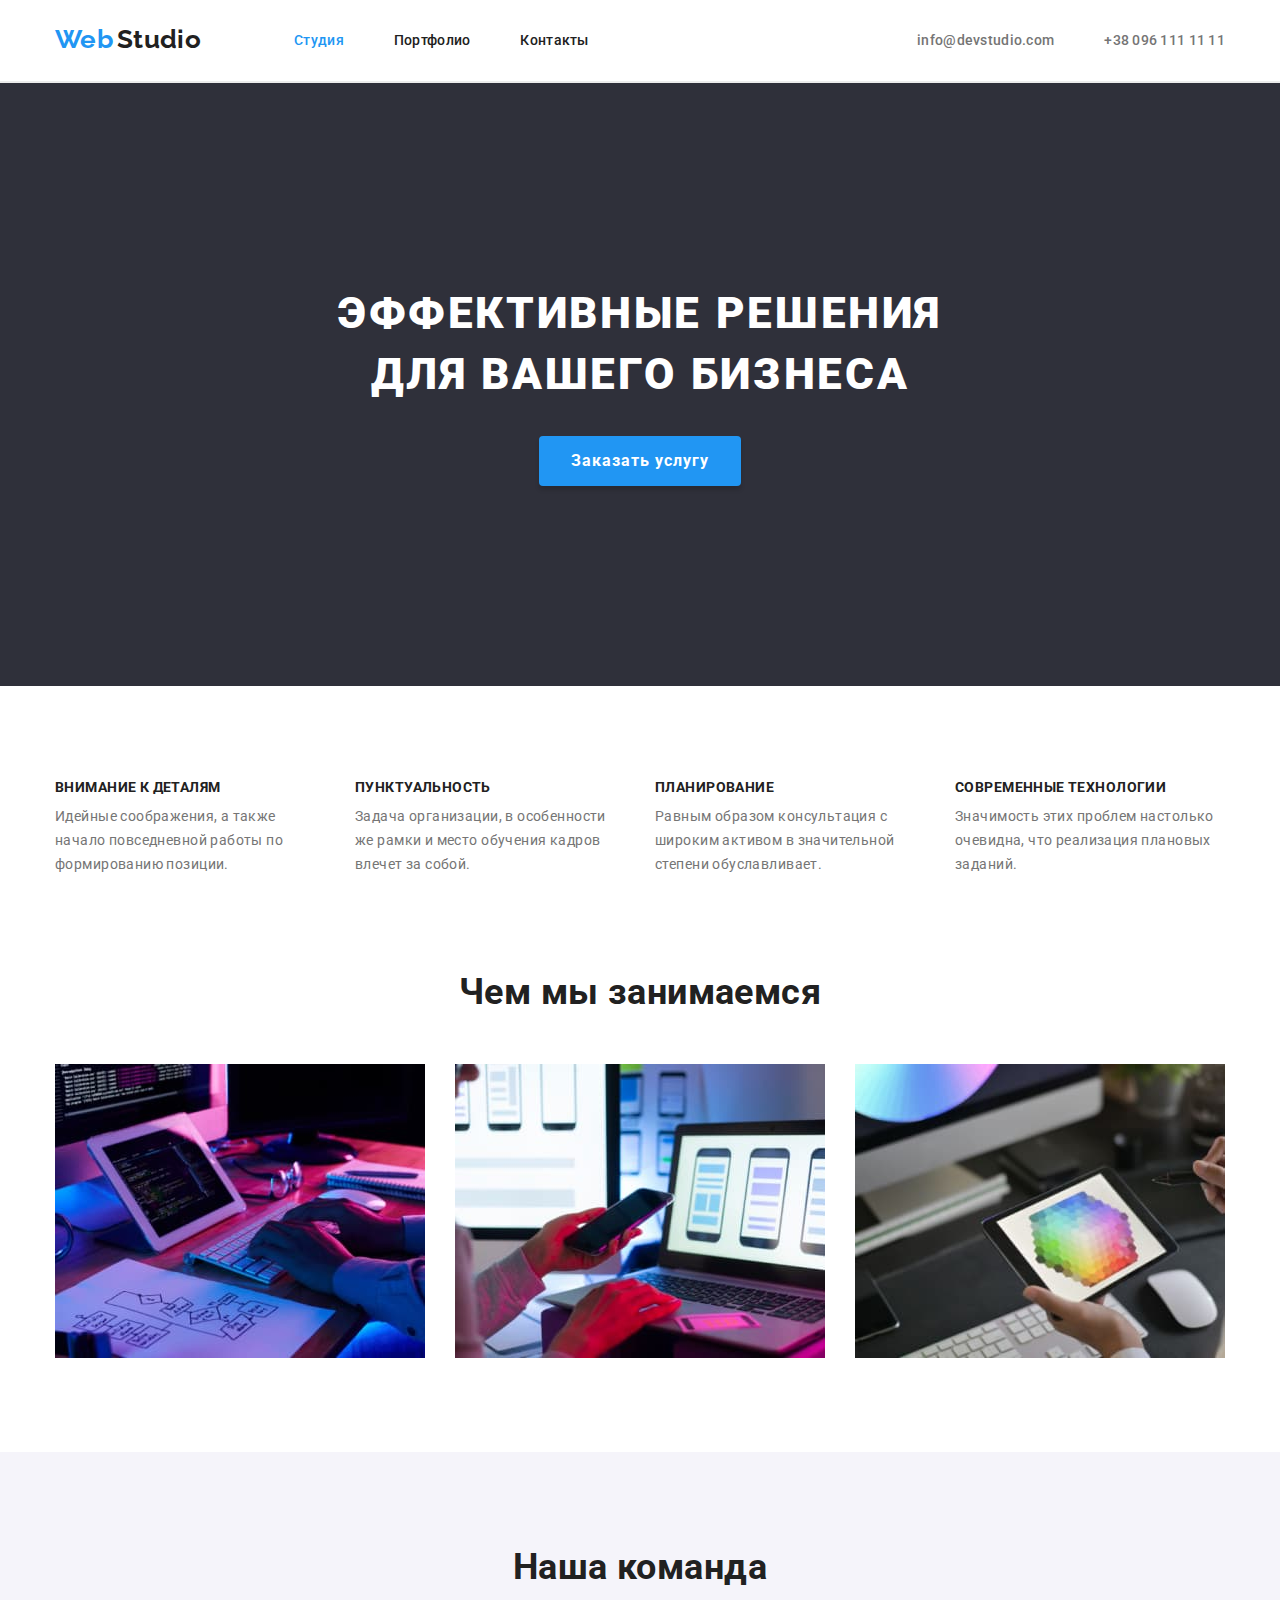
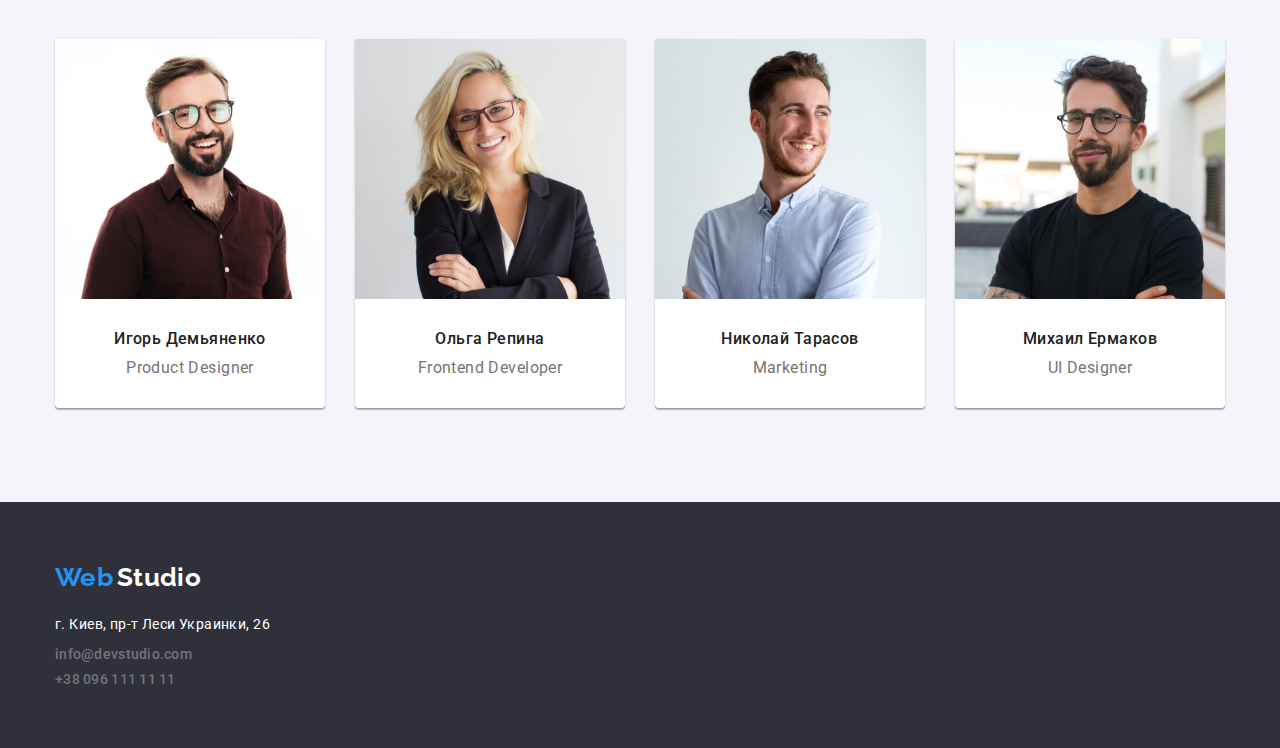
==== commit 51cd4d2f: "Обновил все основные css элементы" ====
--- a/index.html
+++ b/index.html
@@ -25,9 +25,7 @@
   <body>
     <header>
       <div class="container main-container">
-
         <nav class="main-container-nav">
-
           <div class="all-logo">
             <a href="./index.html" class="logo">
               <span class="logo-1part">Web</span>
@@ -44,7 +42,6 @@
             </li>
             <li class="item"><a href="" class="link">Контакты</a></li>
           </ul>
-
         </nav>
 
         <ul class="list contacts-header">
@@ -58,6 +55,9 @@
           </li>
         </ul>
       </div>
+
+      <!-- Так можно??????????????????????????????? -->
+      <div class="header-rect"></div>
     </header>
 
     <main>
@@ -135,49 +135,57 @@
         </div>
       </section>
 
-      <section class="section">
+      <section class="section ouer-teem-section">
         <div class="container">
           <h2 class="section-title">Наша команда</h2>
           <ul class="team-list list">
-            <li>
+            <li class="employee">
               <img
                 class="img"
                 src="./images/igor_demyanenko.jpg"
                 alt="фото Игорь Демьяненко"
                 width="270"
               />
-              <h3 class="title-name">Игорь Демьяненко</h3>
-              <p class="title-position">Product Designer</p>
-            </li>
-            <li>
+              <div class="employee-info">
+                <h3 class="title-name">Игорь Демьяненко</h3>
+                <p class="title-position">Product Designer</p>
+              </div>
+            </li>
+            <li class="employee">
               <img
                 class="img"
                 src="./images/olga_repina.jpg"
                 alt="фото Ольга Репина"
                 width="270"
               />
-              <h3 class="title-name">Ольга Репина</h3>
-              <p class="title-position">Frontend Developer</p>
-            </li>
-            <li>
+              <div class="employee-info">
+                <h3 class="title-name">Ольга Репина</h3>
+                <p class="title-position">Frontend Developer</p>
+              </div>
+            </li>
+            <li class="employee">
               <img
                 class="img"
                 src="./images/nikolaj_tarasov.jpg"
                 alt="фото Николай Тарасов"
                 width="270"
               />
-              <h3 class="title-name">Николай Тарасов</h3>
-              <p class="title-position">Marketing</p>
-            </li>
-            <li>
+              <div class="employee-info">
+                <h3 class="title-name">Николай Тарасов</h3>
+                <p class="title-position">Marketing</p>
+              </div>
+            </li>
+            <li class="employee">
               <img
                 class="img"
                 src="./images/mihail_ermakov.jpg"
                 alt="фото Михаил Ермаков"
                 width="270"
               />
-              <h3 class="title-name">Михаил Ермаков</h3>
-              <p class="title-position">UI Designer</p>
+              <div class="employee-info">
+                <h3 class="title-name">Михаил Ермаков</h3>
+                <p class="title-position">UI Designer</p>
+              </div>
             </li>
           </ul>
         </div>
@@ -199,7 +207,7 @@
               <a
                 href="mailto:info@devstudio.com"
                 target="_blank"
-                class="contacts"
+                class="contacts contacts-email"
                 >info@devstudio.com</a
               >
             </li>
--- a/css/styles.css
+++ b/css/styles.css
@@ -11,6 +11,7 @@
     --white-text: #FFFFFF;
     --ascent-color: #2196F3;
     --background-color: #FFFFFF;
+    --second-background-color: #F5F4FA;
     --footer-hero-color: #2F303A;
 }
 
@@ -37,8 +38,6 @@
     margin-right: auto;
     padding-left: 15px;
     padding-right: 15px;
-
-    /* outline: 2px solid red; */
 }
 
 /* Логотип */
@@ -92,8 +91,6 @@
     letter-spacing: 0.02em;
 
     text-decoration: none;
-
-    /* outline: 2px solid green; */
 }
 
 .site-nav .item:not(:last-child) {
@@ -181,7 +178,19 @@
     padding-bottom: 25px;
 }
 
+/* Так можно?????????????????? */
+.header-rect {
+    background-color: #ECECEC;
+    border: 0.5px solid #ECECEC;
+}
+
 /* герой */
+.hero {
+    padding-top: 200px;
+    padding-bottom: 200px;
+
+    background-color: var(--footer-hero-color);
+}
 
 /* Герой-заголовок */
 .hero-title {
@@ -190,6 +199,8 @@
     margin-bottom: 30px;
     margin-left: auto;
     width: 696px;
+
+    color: var(--white-text);
 
     font-weight: 900;
     font-size: 44px;
@@ -211,6 +222,8 @@
     margin-left: auto;
     margin-right: auto;
 
+    box-shadow: 0px 4px 4px rgba(0, 0, 0, 0.15);
+
     color: var(--white-text);
     background-color: var(--ascent-color);
 
@@ -301,6 +314,23 @@
     justify-content: space-between;
 }
 
+/* Секуия с сотрудниками */
+.ouer-teem-section {
+    background-color: var(--second-background-color);
+}
+
+/* Карточка сотрудника */
+.employee {
+    box-shadow: 0px 1px 3px rgba(0, 0, 0, 0.12), 0px 1px 1px rgba(0, 0, 0, 0.14), 0px 2px 1px rgba(0, 0, 0, 0.2);
+    border-radius: 0px 0px 4px 4px;
+    background-color: var(--background-color);
+}
+
+.employee-info {
+    padding-top: 30px;
+    padding-bottom: 30px;
+}
+
 /* имена сотрудников */
 .title-name {
     margin-top: 0;
@@ -325,11 +355,27 @@
 }
 
 .footer {
+    padding-top: 60px;
+    padding-bottom: 60px;
+
     background-color: var(--footer-hero-color);
+}
+
+.footer .logo {
+    display: block;
+    margin-bottom: 20px;
+}
+
+.footer .logo .logo-2part {
+    color: var(--white-text);
 }
 
 /* Физический адрес компании */
 .geo-address {
+    display: block;
+    margin-top: 0;
+    margin-bottom: 9px;
+
     color: var(--white-text);
 
     font-style: normal;
@@ -337,13 +383,40 @@
     line-height: 1.7;
 }
 
-
-/* Страница портфолио */
+.footer .contacts {
+    display: block;
+}
+
+.contacts-email {
+    margin-top: 0;
+    margin-bottom: 9px;
+}
+
+
+/*--------------------- Страница портфолио --------------------- */
+
 
 /* Кнопки фильтра */
+
+.button-list {
+    display: flex;
+    justify-content: center;
+    margin-bottom: 50px;
+}
+
 .filter-button {
-    color: var(--title-text-color);
-    background-color: var(--background-color);
+    display: block;
+    border: none;
+    min-width: 73px;
+    height: 38px;
+    padding-left: 22px;
+    padding-right: 22px;
+    padding-top: 6px;
+    padding-bottom: 6px;
+    border-radius: 4px;
+
+    color: var(--title-text-color);
+    background-color: #F5F4FA;
 
     font-weight: 500;
     font-size: 16px;
@@ -351,8 +424,14 @@
     text-align: center;
 }
 
+.list .button:not(:last-child) {
+    margin-right: 8px;
+}
+
 .filter-button:hover,
 .filter-button:focus {
+    box-shadow: 0px 3px 1px rgba(0, 0, 0, 0.1), 0px 1px 2px rgba(0, 0, 0, 0.08), 0px 2px 2px rgba(0, 0, 0, 0.12);
+
     color: var(--white-text);
     background-color: var(--ascent-color);
 
@@ -362,11 +441,56 @@
     text-align: center;
 }
 
+.filter-section {
+    margin-top: 94px;
+    margin-bottom: 94px;
+}
 
 /* Список проектов */
 
-/* Заголовок проекта */
+.project-card img {
+    display: block;
+}
+
+/* Коробка со списком проектов */
+.projects-list {
+    display: flex;
+    flex-wrap: wrap;
+}
+
+/* Список карточек проектов */
+.project-card {
+    margin-right: 30px;
+    margin-bottom: 30px;
+    outline: 1px solid #EEEEEE;
+
+    /* как рамку поместить под картинку? */
+    /* border: 1px solid #EEEEEE; */
+}
+
+/* Убрать у проавой 3й карточке марджин */
+.project-card:nth-child(3n) {
+    margin-right: 0;
+}
+
+/* Выбрать и убрать марджин у карточек снизу */
+.project-card:nth-last-child(-n +3) {
+    margin-bottom: 0;
+}
+
+/* Описание проекта */
+.protject-description {
+    padding-top: 20px;
+    padding-bottom: 20px;
+    padding-left: 24px;
+    padding-right: 24px;
+}
+
+/* Заголовок */
 .projects-list .title {
+    margin-top: 0;
+    margin-bottom: 4px;
+
     color: var(--title-text-color);
 
     font-weight: 700;
@@ -376,7 +500,10 @@
 }
 
 /* Тип проекта */
-.projects-list p {
+.project-card p {
+    margin-top: 0;
+    margin-bottom: 0;
+
     color: var(--primary-text-color);
 
     font-size: 16px;
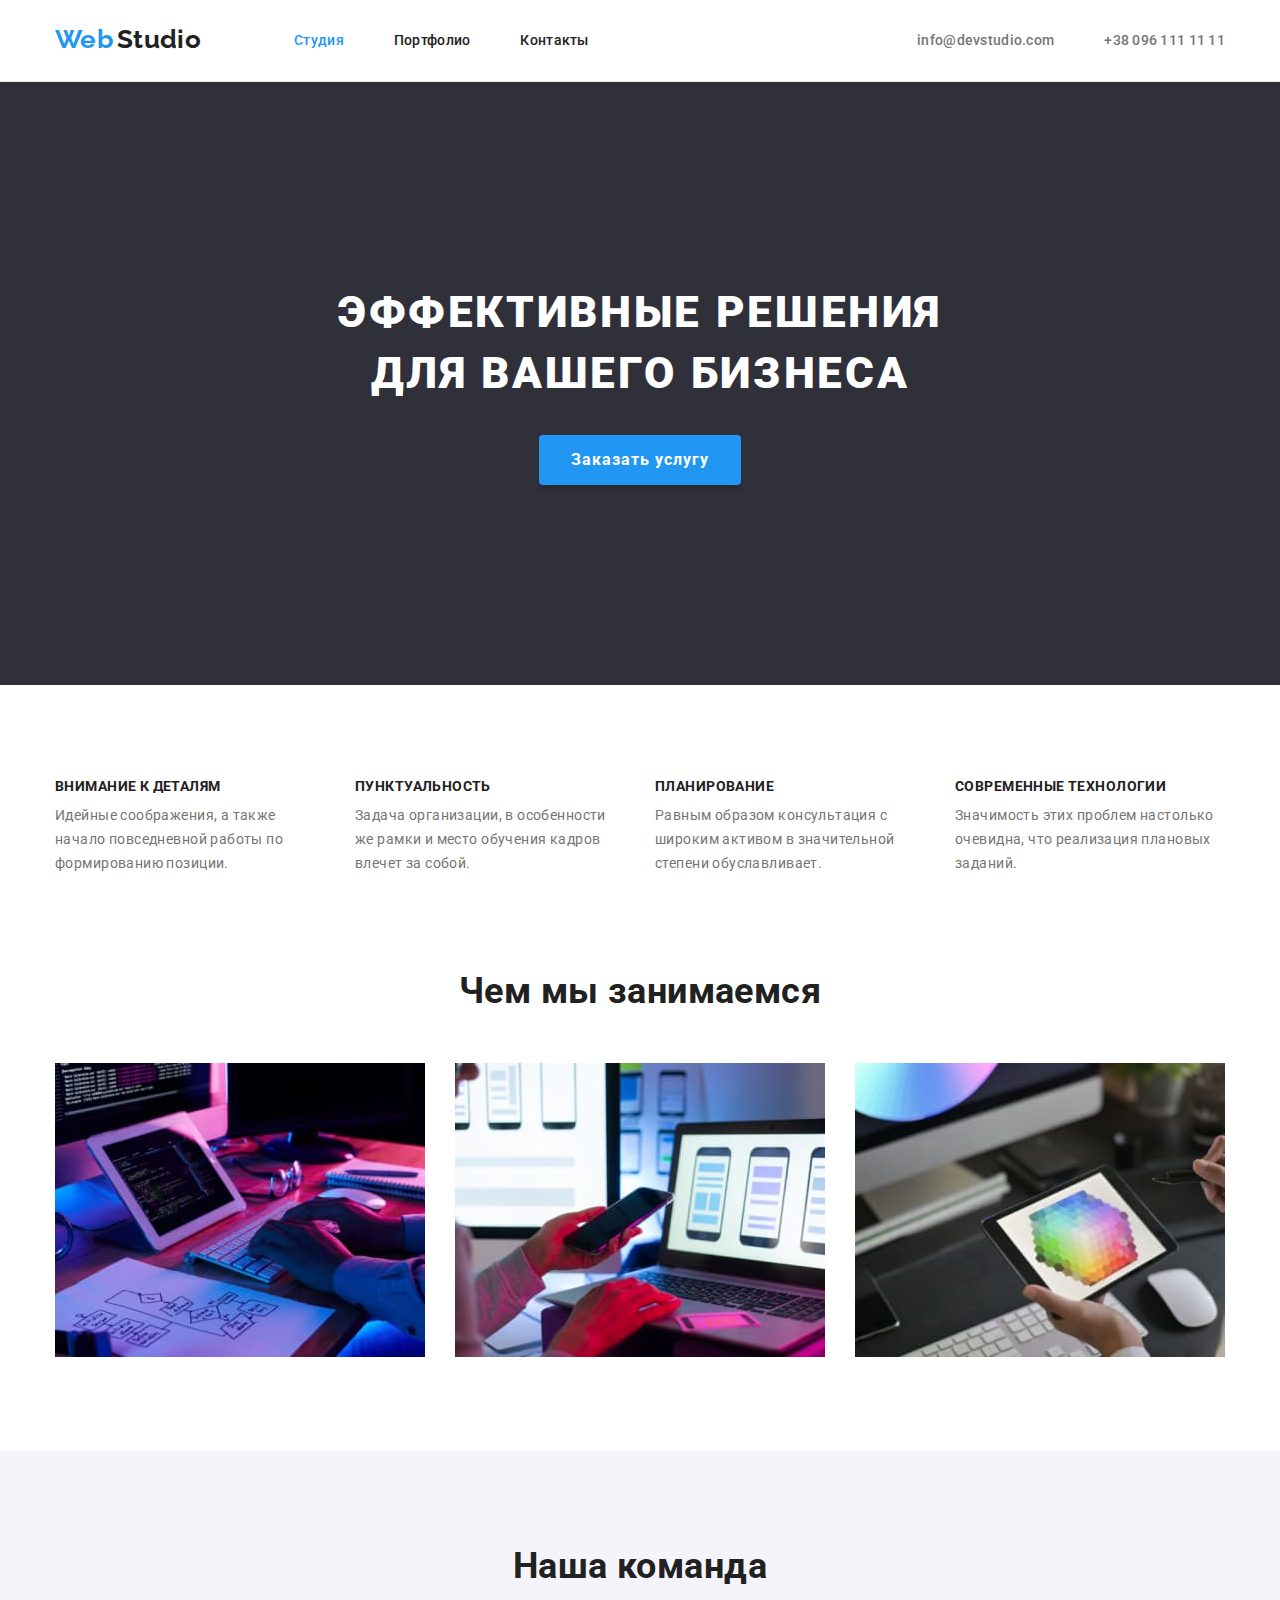
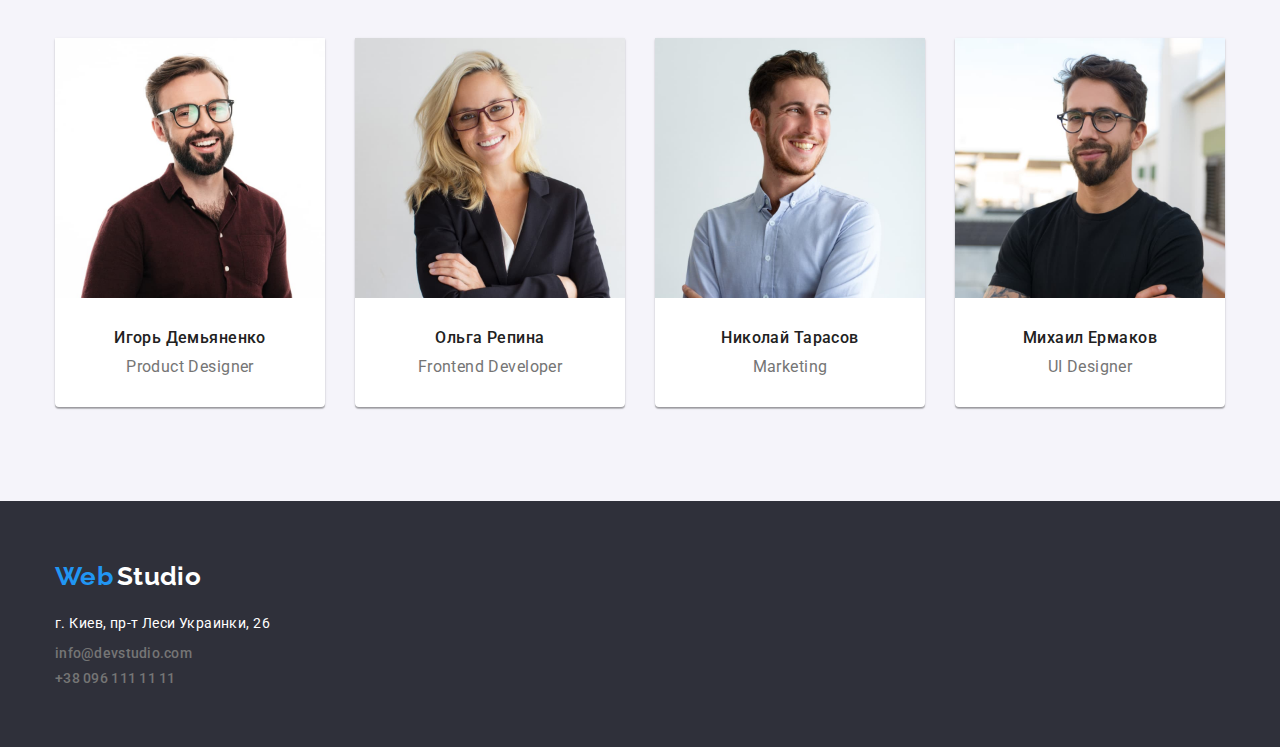
==== commit 6d4cbb27: "Исправил рамку под карточкой прим. проектов. Исправил линию под основным меню" ====
--- a/index.html
+++ b/index.html
@@ -23,7 +23,7 @@
     <link rel="stylesheet" href="./css/styles.css" />
   </head>
   <body>
-    <header>
+    <header class="header">
       <div class="container main-container">
         <nav class="main-container-nav">
           <div class="all-logo">
@@ -55,9 +55,6 @@
           </li>
         </ul>
       </div>
-
-      <!-- Так можно??????????????????????????????? -->
-      <div class="header-rect"></div>
     </header>
 
     <main>
--- a/css/styles.css
+++ b/css/styles.css
@@ -40,6 +40,12 @@
     padding-right: 15px;
 }
 
+.header {
+    border-width: 0px 0px 1px 0px;
+    border-style: solid;
+    border-color: #ECECEC;
+}
+
 /* Логотип */
 
 /* Общие настройки лого */
@@ -176,12 +182,6 @@
     display: block;
     padding-top: 24px;
     padding-bottom: 25px;
-}
-
-/* Так можно?????????????????? */
-.header-rect {
-    background-color: #ECECEC;
-    border: 0.5px solid #ECECEC;
 }
 
 /* герой */
@@ -462,10 +462,6 @@
 .project-card {
     margin-right: 30px;
     margin-bottom: 30px;
-    outline: 1px solid #EEEEEE;
-
-    /* как рамку поместить под картинку? */
-    /* border: 1px solid #EEEEEE; */
 }
 
 /* Убрать у проавой 3й карточке марджин */
@@ -484,6 +480,10 @@
     padding-bottom: 20px;
     padding-left: 24px;
     padding-right: 24px;
+
+    border-width: 0px 1px 1px 1px;
+    border-style: solid;
+    border-color: #EEEEEE;
 }
 
 /* Заголовок */
